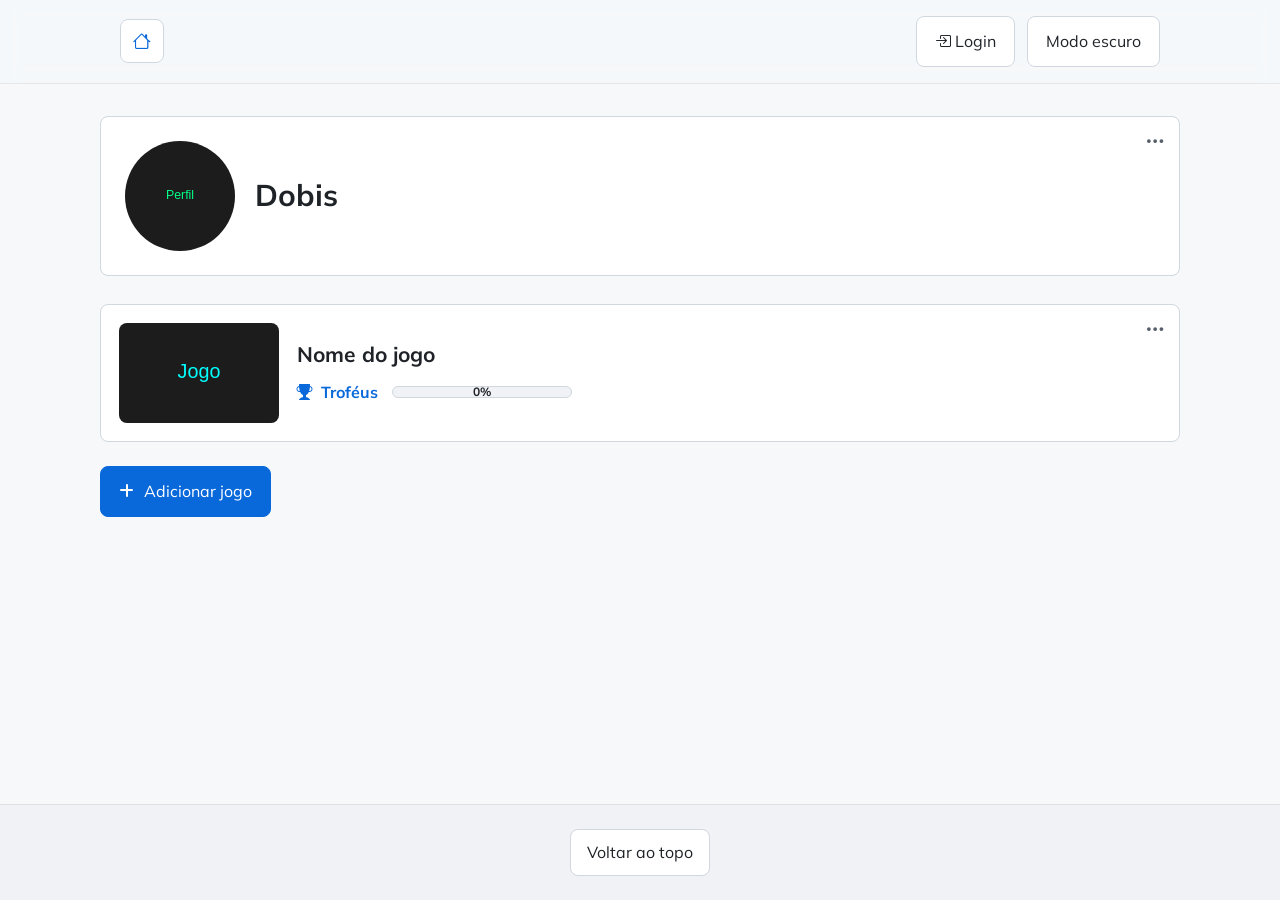
==== index.html @ e4467f1e "Alteração Botão de Edição Botão de edição de troféus mudado para os três pontos abrindo um modal par" ====
<!DOCTYPE html>
<html lang="pt-BR" class="semJs">
  <head>
    <meta charset="UTF-8" />
    <meta name="viewport" content="width=device-width, initial-scale=1.0" />
    <title>Platinadores</title>
    <link rel="stylesheet" href="styles.css" />
    <link
      rel="stylesheet"
      href="https://cdn.jsdelivr.net/npm/bootstrap-icons@1.13.1/font/bootstrap-icons.min.css"
    />
    <link
      rel="stylesheet"
      href="https://cdnjs.cloudflare.com/ajax/libs/font-awesome/6.0.0-beta3/css/all.min.css"
    />
    <script>
      const temaSalvo = localStorage.getItem("tema");
      if (temaSalvo === "escuro") {
        document.documentElement.classList.add("modoEscuro");
      }
      document.documentElement.classList.remove("semJs");
    </script>
    <script defer src="script.js"></script>
  </head>
  <body>
    <div id="topo"></div>

    <header class="BarraNavegacao">
      <div class="ConteudoBarraNavegacao">
        <div class="GrupoBarraNavegacao">
          <div class="GrupoAcoesEsquerda">
            <a href="main.html" class="LinkInicio" aria-label="Ir para o início">
              <button id="botaoInicio" type="button">
                <i class="bi bi-house"></i>
              </button>
            </a>
          </div>
          <div class="GrupoAcoesDireita">
            <button id="botaoLogin" class="BotaoSecundario" type="button">
              <i class="bi bi-box-arrow-in-right"></i>
              Login
            </button>
            <button id="botaoTema" class="BotaoTema" type="button">
              Modo escuro
            </button>
          </div>
        </div>
      </div>
    </header>

    <main class="ConteudoPrincipal">
      <section class="Perfil" aria-label="Perfil">
        <div class="CabecalhoPerfil">
          <button
            id="botaoMenuPerfil"
            class="BotaoMenuCard"
            type="button"
            aria-label="Abrir ações do perfil"
          >
            <i class="bi bi-three-dots"></i>
          </button>
          <img
            id="imagemPerfil"
            src=""
            alt="Imagem do perfil"
            class="ImagemPerfil"
          />
          <div class="InfoPerfil">
            <h1 id="nomePerfil" class="NomePerfil">Dobis</h1>
          </div>
        </div>
      </section>

      <section class="SecaoJogos" aria-label="Jogos">
        <div id="listaJogos" class="ListaJogos"></div>
      </section>
    </main>

    <div class="AreaBotaoAdicionar">
      <button id="botaoAbrirAdicionarJogo" class="BotaoAcao" type="button">
        <i class="fas fa-plus"></i>
        Adicionar jogo
      </button>
    </div>

    <dialog id="janelaAdicionarJogo" class="JanelaModal">
      <form id="formAdicionarJogo" method="dialog" class="FormularioModal">
        <div class="TopoModal">
          <h2>Adicionar jogo</h2>
          <button
            id="botaoFecharAdicionarJogo"
            class="BotaoFechar"
            type="button"
            aria-label="Fechar modal de adicionar jogo"
          >
            <i class="bi bi-x"></i>
          </button>
        </div>

        <div class="CampoFormulario">
          <label for="campoNomeNovoJogo">Nome do jogo</label>
          <input
            type="text"
            id="campoNomeNovoJogo"
            maxlength="25"
            required
            placeholder="Digite o nome do jogo"
          />
          <p id="mensagemNomeNovoJogo" class="MensagemCampo" aria-live="polite"></p>
        </div>

        <div class="CampoFormulario">
          <label for="campoImagemNovoJogo">Imagem do jogo</label>
          <input
            type="file"
            id="campoImagemNovoJogo"
            accept=".jpeg, .jpg, .png"
            required
          />
          <p id="mensagemImagemNovoJogo" class="MensagemCampo" aria-live="polite"></p>
        </div>

        <div class="AcoesModal">
          <button class="BotaoConfirmar" type="submit">Salvar jogo</button>
        </div>
      </form>
    </dialog>

    <dialog id="janelaEditarPerfil" class="JanelaModal">
      <form id="formEditarPerfil" method="dialog" class="FormularioModal">
        <div class="TopoModal">
          <h2>Editar perfil</h2>
          <button
            id="botaoFecharEditarPerfil"
            class="BotaoFechar"
            type="button"
            aria-label="Fechar modal de editar perfil"
          >
            <i class="bi bi-x"></i>
          </button>
        </div>

        <div class="CampoFormulario">
          <label for="campoNomePerfil">Nome do perfil</label>
          <input
            id="campoNomePerfil"
            type="text"
            maxlength="20"
            placeholder="Digite o novo nome"
          />
          <p id="mensagemNomePerfil" class="MensagemCampo" aria-live="polite"></p>
        </div>

        <div class="CampoFormulario">
          <label for="campoImagemPerfil">Imagem do perfil</label>
          <input
            id="campoImagemPerfil"
            type="file"
            accept=".jpg,.jpeg,.png"
          />
        </div>

        <div class="AcoesModal">
          <button id="botaoSalvarPerfil" class="BotaoConfirmar" type="submit">
            Salvar alterações
          </button>
        </div>
      </form>
    </dialog>

    <dialog id="janelaAcoesPerfil" class="JanelaModal JanelaAcoesPerfil">
      <form method="dialog" class="FormularioModal">
        <div class="TopoModal">
          <h2>Ações do perfil</h2>
          <button
            id="botaoFecharAcoesPerfil"
            class="BotaoFechar"
            type="button"
            aria-label="Fechar modal de ações do perfil"
          >
            <i class="bi bi-x"></i>
          </button>
        </div>

        <div class="AcoesModal AcoesPerfilModal">
          <button id="botaoAbrirEditarPerfilModal" class="BotaoAcaoJogoModal" type="button">
            Editar
          </button>
        </div>
      </form>
    </dialog>

    <dialog id="janelaEditarJogo" class="JanelaModal">
      <form id="formEditarJogo" method="dialog" class="FormularioModal">
        <div class="TopoModal">
          <h2>Editar jogo</h2>
          <button
            id="botaoFecharEditarJogo"
            class="BotaoFechar"
            type="button"
            aria-label="Fechar modal de editar jogo"
          >
            <i class="bi bi-x"></i>
          </button>
        </div>

        <div class="CampoFormulario">
          <label for="campoNomeEditarJogo">Nome do jogo</label>
          <input
            id="campoNomeEditarJogo"
            type="text"
            maxlength="25"
            placeholder="Digite o novo nome do jogo"
          />
          <p id="mensagemNomeEditarJogo" class="MensagemCampo" aria-live="polite"></p>
        </div>

        <div class="CampoFormulario">
          <label for="campoImagemEditarJogo">Imagem do jogo</label>
          <input
            id="campoImagemEditarJogo"
            type="file"
            accept=".jpg,.jpeg,.png"
          />
        </div>

        <div class="AcoesModal">
          <button id="botaoSalvarJogo" class="BotaoConfirmar" type="submit">
            Salvar alterações
          </button>
        </div>
      </form>
    </dialog>

    <dialog id="janelaAcoesJogo" class="JanelaModal JanelaAcoesJogo">
      <form method="dialog" class="FormularioModal">
        <div class="TopoModal">
          <h2>Ações do jogo</h2>
          <button
            id="botaoFecharAcoesJogo"
            class="BotaoFechar"
            type="button"
            aria-label="Fechar modal de ações do jogo"
          >
            <i class="bi bi-x"></i>
          </button>
        </div>

        <div class="AcoesModal AcoesJogoModal">
          <button id="botaoAbrirEditarJogo" class="BotaoAcaoJogoModal" type="button">
            Editar
          </button>
          <button id="botaoRemoverJogoModal" class="BotaoAcaoJogoModal BotaoRemoverJogoModal" type="button">
            Remover
          </button>
        </div>
      </form>
    </dialog>

    <dialog id="janelaEditarTrofeu" class="JanelaModal">
      <form id="formEditarTrofeu" method="dialog" class="FormularioModal">
        <div class="TopoModal">
          <h2>Editar troféu</h2>
          <button
            id="botaoFecharEditarTrofeu"
            class="BotaoFechar"
            type="button"
            aria-label="Fechar modal de editar troféu"
          >
            <i class="bi bi-x"></i>
          </button>
        </div>

        <div class="CampoFormulario">
          <label for="campoNomeEditarTrofeu">Nome do troféu</label>
          <input
            type="text"
            id="campoNomeEditarTrofeu"
            placeholder="Digite o nome do troféu"
          />
        </div>

        <div class="CampoFormulario">
          <label for="campoImagemEditarTrofeu">Imagem do troféu</label>
          <input
            type="file"
            id="campoImagemEditarTrofeu"
            accept=".jpeg, .jpg, .png"
          />
        </div>

        <div class="CampoFormulario">
          <label for="campoDescricaoEditarTrofeu">Descrição do troféu</label>
          <textarea
            id="campoDescricaoEditarTrofeu"
            placeholder="Digite a descrição do troféu"
          ></textarea>
        </div>

        <div class="AcoesModal">
          <button id="botaoSalvarTrofeuEdicao" class="BotaoConfirmar" type="submit">
            Salvar alterações
          </button>
        </div>
      </form>
    </dialog>

    <dialog id="janelaAcoesTrofeu" class="JanelaModal JanelaAcoesJogo">
      <form method="dialog" class="FormularioModal">
        <div class="TopoModal">
          <h2>Ações do troféu</h2>
          <button
            id="botaoFecharAcoesTrofeu"
            class="BotaoFechar"
            type="button"
            aria-label="Fechar modal de ações do troféu"
          >
            <i class="bi bi-x"></i>
          </button>
        </div>

        <div class="AcoesModal AcoesJogoModal">
          <button id="botaoAbrirEditarTrofeu" class="BotaoAcaoJogoModal" type="button">
            Editar
          </button>
          <button id="botaoRemoverTrofeuModal" class="BotaoAcaoJogoModal BotaoRemoverJogoModal" type="button">
            Remover
          </button>
        </div>
      </form>
    </dialog>

    <dialog id="janelaTrofeus" class="JanelaModal JanelaTrofeus">
      <form method="dialog" class="FormularioModal">
        <div class="TopoModal">
          <h2 id="tituloJanelaTrofeus">Troféus</h2>
          <button
            id="botaoFecharTrofeus"
            class="BotaoFechar"
            type="button"
            aria-label="Fechar modal de troféus"
          >
            <i class="bi bi-x"></i>
          </button>
        </div>

        <div id="listaTrofeus" class="ListaTrofeus"></div>

        <div class="AcoesModal AcoesTrofeus">
          <button id="botaoAbrirAdicionarTrofeu" type="button">
            <i class="bi bi-plus-circle"></i>
            Adicionar troféu
          </button>
        </div>
      </form>
    </dialog>

    <dialog id="janelaAdicionarTrofeu" class="JanelaModal">
      <form id="formAdicionarTrofeu" method="dialog" class="FormularioModal">
        <div class="TopoModal">
          <h2>Adicionar troféu</h2>
          <button
            id="botaoFecharAdicionarTrofeu"
            class="BotaoFechar"
            type="button"
            aria-label="Fechar modal de adicionar troféu"
          >
            <i class="bi bi-x"></i>
          </button>
        </div>

        <div class="CampoFormulario">
          <label for="campoNomeTrofeu">Nome do troféu</label>
          <input
            type="text"
            id="campoNomeTrofeu"
            placeholder="Digite o nome do troféu"
          />
        </div>

        <div class="CampoFormulario">
          <label for="campoImagemTrofeu">Imagem do troféu</label>
          <input
            type="file"
            id="campoImagemTrofeu"
            accept=".jpeg, .jpg, .png"
          />
        </div>

        <div class="CampoFormulario">
          <label for="campoDescricaoTrofeu">Descrição do troféu</label>
          <textarea
            id="campoDescricaoTrofeu"
            placeholder="Digite a descrição do troféu"
          ></textarea>
        </div>

        <div class="AcoesModal">
          <button id="botaoSalvarTrofeu" class="BotaoConfirmar" type="submit">
            Salvar troféu
          </button>
        </div>
      </form>
    </dialog>

    <footer class="Rodape">
      <a href="#topo" class="LinkTopo">Voltar ao topo</a>
    </footer>
  </body>
</html>
---- styles.css ----
@import url("https://fonts.googleapis.com/css?family=Muli:wght@400;600;700&display=swap");

:root {
  --corFundoPrincipal: #f6f8fa;
  --corSuperficie: #ffffff;
  --corSuperficieSecundaria: #f0f2f5;
  --corTextoPrimario: #1f2328;
  --corTextoSecundario: #57606a;
  --corBorda: #d0d7de;
  --corBordaSuave: rgba(31, 35, 40, 0.08);
  --corDestaque: #0969da;
  --corDestaqueHover: #0858b8;
  --corPerigo: #cf222e;
  --corPerigoHover: #a40e26;
  --corSobreDestaque: #ffffff;
  --corSobreSuperficieEscura: #f6f8fa;
  --corEntrada: #ffffff;
  --corNavbar: rgba(246, 248, 250, 0.8);
  --corRodape: #f0f2f5;
  --corMarcacao: #0969da;
  --lineHeightTexto: 1.55;
  --lineHeightTitulo: 1.25;
  --bordaRaioMedia: 8px;
  --bordaRaioPequena: 6px;
}

html {
  scroll-behavior: smooth;
}

html.modoEscuro {
  --corFundoPrincipal: #0d1117;
  --corSuperficie: #161b22;
  --corSuperficieSecundaria: #0f141b;
  --corTextoPrimario: #e6edf3;
  --corTextoSecundario: #9aa4af;
  --corBorda: #30363d;
  --corBordaSuave: rgba(230, 237, 243, 0.08);
  --corDestaque: #58a6ff;
  --corDestaqueHover: #79b8ff;
  --corPerigo: #ff7b72;
  --corPerigoHover: #ff938c;
  --corSobreDestaque: #0d1117;
  --corSobreSuperficieEscura: #e6edf3;
  --corEntrada: #0d1117;
  --corNavbar: rgba(13, 17, 23, 0.78);
  --corRodape: #11161d;
  --corMarcacao: #58a6ff;
}

* {
  margin: 0;
  padding: 0;
  border: 0;
  box-sizing: border-box;
}

body {
  font-family: "Muli", Arial, Helvetica, sans-serif;
  background-color: var(--corFundoPrincipal);
  color: var(--corTextoPrimario);
  min-height: 100vh;
  display: flex;
  flex-direction: column;
  line-height: var(--lineHeightTexto);
  transition: background-color 0.3s linear, color 0.3s linear;
}

button,
input,
textarea {
  font: inherit;
}

button {
  cursor: pointer;
  transition: background-color 0.25s ease, color 0.25s ease,
    transform 0.25s ease;
}

button:hover {
  transform: translateY(-1px);
}

input,
textarea {
  width: 100%;
  background-color: var(--corEntrada);
  color: var(--corTextoPrimario);
  padding: 12px 14px;
  border: 1px solid var(--corBorda);
  border-radius: var(--bordaRaioMedia);
}

input::placeholder,
textarea::placeholder {
  color: var(--corTextoSecundario);
}

input:focus,
textarea:focus {
  outline: none;
  border-color: var(--corDestaque);
}

textarea {
  min-height: 120px;
  resize: vertical;
}

.BarraNavegacao {
  width: 100%;
  position: sticky;
  top: 0;
  z-index: 20;
  background-color: var(--corNavbar);
  color: var(--corTextoPrimario);
  border-bottom: 1px solid var(--corBordaSuave);
  backdrop-filter: blur(10px);
  -webkit-backdrop-filter: blur(10px);
  transition: background-color 0.3s linear, border-color 0.3s linear;
}

.ConteudoBarraNavegacao {
  max-width: 1080px;
  margin: 0 auto;
  padding: 16px 20px;
}

.GrupoBarraNavegacao {
  display: flex;
  align-items: center;
  justify-content: space-between;
  gap: 16px;
}

.GrupoAcoesEsquerda,
.GrupoAcoesDireita {
  display: flex;
  align-items: center;
  gap: 12px;
}

.LinkInicio {
  text-decoration: none;
}

#botaoInicio,
.BotaoTema,
.BotaoSecundario,
.BotaoAcao,
.BotaoAcaoJogoModal,
.BotaoTrofeus,
.BotaoRemoverJogoModal {
  border: 1px solid var(--corBorda);
  border-radius: var(--bordaRaioMedia);
}

#botaoInicio {
  width: 44px;
  height: 44px;
  display: inline-flex;
  align-items: center;
  justify-content: center;
  font-size: 18px;
  background-color: var(--corSuperficie);
  color: var(--corTextoPrimario);
}

#botaoInicio i {
  color: var(--corDestaque);
}

.BotaoTema,
.BotaoSecundario,
.BotaoAcao,
.BotaoAcaoJogoModal {
  padding: 12px 18px;
  background-color: var(--corSuperficie);
  color: var(--corTextoPrimario);
}

#botaoInicio:hover,
.BotaoSecundario:hover,
.BotaoTema:hover,
.BotaoAcao:hover,
.BotaoAcaoJogoModal:hover {
  background-color: var(--corSuperficieSecundaria);
}

.BotaoAcao {
  background-color: var(--corDestaque);
  color: var(--corSobreDestaque);
  border-color: var(--corDestaque);
}

.BotaoAcao:hover {
  background-color: var(--corDestaqueHover);
  border-color: var(--corDestaqueHover);
}

.BotaoRemoverJogoModal {
  color: var(--corPerigo);
}

.BotaoRemoverJogoModal:hover {
  background-color: color-mix(in srgb, var(--corPerigo) 10%, transparent);
}

.ConteudoPrincipal {
  width: min(1080px, calc(100% - 32px));
  margin: 32px auto 24px;
  display: flex;
  flex-direction: column;
  gap: 28px;
}

.Perfil,
.SecaoJogos {
  width: 100%;
}

.CabecalhoPerfil {
  position: relative;
  display: flex;
  align-items: center;
  gap: 20px;
  background-color: var(--corSuperficie);
  border: 1px solid var(--corBorda);
  border-radius: var(--bordaRaioMedia);
  padding: 24px;
}

.ImagemPerfil {
  width: 110px;
  height: 110px;
  border-radius: 50%;
  object-fit: cover;
  background-color: var(--corSuperficieSecundaria);
}

.InfoPerfil {
  flex: 1;
}

.NomePerfil {
  font-size: 30px;
  font-weight: 700;
  line-height: var(--lineHeightTitulo);
}

.ListaJogos {
  display: flex;
  flex-direction: column;
  gap: 18px;
}

.CartaoJogo {
  position: relative;
  display: flex;
  align-items: center;
  gap: 18px;
  background-color: var(--corSuperficie);
  border: 1px solid var(--corBorda);
  border-radius: var(--bordaRaioMedia);
  padding: 18px 18px 18px 18px;
}

.CartaoJogo:focus-visible {
  outline: 2px solid var(--corDestaque);
  outline-offset: 2px;
}

.BotaoMenuCard {
  position: absolute;
  top: 10px;
  right: 10px;
  background: none;
  color: var(--corTextoSecundario);
  border: 0;
  padding: 4px;
  line-height: 1;
  font-size: 20px;
}

.BotaoMenuCard:hover {
  color: var(--corTextoPrimario);
}

.ImagemJogo {
  width: 160px;
  height: 100px;
  border-radius: var(--bordaRaioMedia);
  object-fit: cover;
  background-color: var(--corSuperficieSecundaria);
}

.InfoJogo {
  display: flex;
  flex-direction: column;
  gap: 12px;
  flex: 1;
}

.NomeJogo {
  font-size: 21px;
  font-weight: 700;
  line-height: var(--lineHeightTitulo);
}

.AreaTrofeusJogo {
  display: flex;
  align-items: center;
  gap: 14px;
  flex-wrap: wrap;
}

.BotaoTrofeus {
  display: inline-flex;
  align-items: center;
  gap: 8px;
  background: none;
  color: var(--corDestaque);
  padding: 0;
  font-weight: 700;
  border: 0;
}

.BarraProgresso {
  position: relative;
  width: 180px;
  height: 12px;
  border-radius: 999px;
  background-color: var(--corSuperficieSecundaria);
  overflow: hidden;
  border: 1px solid var(--corBorda);
}

.PreenchimentoProgresso {
  height: 100%;
  width: 0%;
  background-color: var(--corDestaque);
  border-radius: inherit;
  transition: width 0.25s ease;
}

.TextoProgresso {
  position: absolute;
  top: 50%;
  left: 50%;
  transform: translate(-50%, -50%);
  color: var(--corTextoPrimario);
  font-size: 12px;
  font-weight: 700;
}

.AreaBotaoAdicionar {
  width: min(1080px, calc(100% - 32px));
  margin: 0 auto 32px;
}

.BotaoAcao {
  display: inline-flex;
  align-items: center;
  gap: 10px;
}

.JanelaModal {
  width: min(92vw, 520px);
  margin: auto;
  padding: 0;
  background-color: var(--corSuperficie);
  color: var(--corTextoPrimario);
  border: 1px solid var(--corBorda);
  border-radius: var(--bordaRaioMedia);
}

.JanelaModal::backdrop {
  background-color: rgba(0, 0, 0, 0.35);
}

.JanelaTrofeus {
  width: min(92vw, 720px);
}

.JanelaAcoesJogo {
  width: min(92vw, 320px);
}

.JanelaAcoesPerfil {
  width: min(92vw, 320px);
}

.FormularioModal {
  display: flex;
  flex-direction: column;
  gap: 18px;
  padding: 24px;
}

.TopoModal {
  display: flex;
  align-items: center;
  justify-content: space-between;
  gap: 16px;
}

.TopoModal h2 {
  color: var(--corTextoPrimario);
  line-height: var(--lineHeightTitulo);
}

.BotaoFechar {
  background: none;
  color: var(--corTextoPrimario);
  padding: 0;
  font-size: 28px;
}

.BotaoFechar:hover {
  color: var(--corPerigo);
}

.CampoFormulario {
  display: flex;
  flex-direction: column;
  gap: 8px;
  text-align: left;
}

.CampoFormulario label {
  font-weight: 700;
}

.MensagemCampo {
  min-height: 18px;
  font-size: 13px;
  color: var(--corTextoSecundario);
}

.MensagemCampo.ErroCampo {
  color: var(--corPerigo);
}

.AcoesModal {
  display: flex;
  justify-content: flex-end;
}

.AcoesJogoModal {
  justify-content: flex-end;
  gap: 10px;
}

.AcoesPerfilModal {
  justify-content: flex-end;
}

.BotaoAcaoJogoModal {
  padding: 8px 12px;
  font-size: 14px;
}

.BotaoConfirmar {
  background-color: var(--corDestaque);
  color: var(--corSobreDestaque);
  padding: 12px 18px;
  border-radius: var(--bordaRaioMedia);
  font-weight: 700;
  border: 1px solid var(--corDestaque);
}

.BotaoConfirmar:hover {
  background-color: var(--corDestaqueHover);
  border-color: var(--corDestaqueHover);
}

.ListaTrofeus {
  display: flex;
  flex-direction: column;
  gap: 16px;
  max-height: 420px;
  overflow-y: auto;
  padding-right: 4px;
}

.CartaoTrofeu {
  position: relative;
  display: flex;
  align-items: center;
  gap: 14px;
  padding: 14px 40px 14px 14px;
  border-radius: var(--bordaRaioMedia);
  background-color: var(--corSuperficieSecundaria);
  border: 1px solid var(--corBorda);
}

.BotaoMenuTrofeu {
  top: 8px;
  right: 8px;
  font-size: 18px;
}

.ImagemTrofeu {
  width: 86px;
  height: 86px;
  border-radius: var(--bordaRaioMedia);
  object-fit: cover;
  background-color: var(--corSuperficie);
}

.InfoTrofeu {
  display: flex;
  flex-direction: column;
  gap: 6px;
  flex: 1;
}

.NomeTrofeu {
  color: var(--corTextoPrimario);
  line-height: var(--lineHeightTitulo);
}

.DescricaoTrofeu {
  color: var(--corTextoSecundario);
}

.AreaConclusaoTrofeu {
  display: flex;
  align-items: center;
  gap: 12px;
  margin-left: auto;
}

.RotuloConclusao {
  display: inline-flex;
  align-items: center;
  gap: 10px;
  cursor: pointer;
  user-select: none;
}

.RotuloConclusao input {
  display: none;
}

.CaixaMarcacao {
  width: 28px;
  height: 28px;
  border-radius: var(--bordaRaioPequena);
  border: 1px solid var(--corMarcacao);
  display: inline-flex;
  align-items: center;
  justify-content: center;
  color: transparent;
  transition: background-color 0.2s ease, color 0.2s ease;
}

.RotuloConclusao input:checked + .CaixaMarcacao {
  background-color: var(--corMarcacao);
  color: var(--corSobreDestaque);
}

.TextoConclusao {
  color: var(--corTextoSecundario);
  font-weight: 700;
}

.RotuloConclusao input:checked ~ .TextoConclusao {
  color: var(--corMarcacao);
}

.AcoesTrofeus {
  justify-content: flex-end;
}

#botaoAbrirAdicionarTrofeu {
  background: none;
  color: var(--corDestaque);
  padding: 0;
  display: inline-flex;
  align-items: center;
  gap: 8px;
  font-weight: 700;
  border: 0;
}

.EstadoVazio {
  color: var(--corTextoSecundario);
  text-align: center;
  padding: 18px 12px;
  border: 1px dashed var(--corBorda);
  border-radius: var(--bordaRaioMedia);
}

.Rodape {
  margin-top: auto;
  width: 100%;
  padding: 24px 20px;
  text-align: center;
  background-color: var(--corRodape);
  border-top: 1px solid var(--corBordaSuave);
}

.LinkTopo {
  display: inline-block;
  color: var(--corTextoPrimario);
  text-decoration: none;
  background-color: var(--corSuperficie);
  padding: 10px 16px;
  border-radius: var(--bordaRaioMedia);
  border: 1px solid var(--corBorda);
}

.LinkTopo:hover {
  background-color: var(--corSuperficieSecundaria);
}

@media (max-width: 720px) {
  .CabecalhoPerfil,
  .CartaoJogo {
    flex-direction: column;
    align-items: flex-start;
  }

  .BotaoAcaoJogoModal {
    align-self: stretch;
    justify-content: center;
  }

  .GrupoBarraNavegacao,
  .GrupoAcoesDireita {
    flex-wrap: wrap;
  }

  .ImagemJogo {
    width: 100%;
    height: 180px;
  }

  .BarraProgresso {
    width: 100%;
  }

  .AreaTrofeusJogo {
    width: 100%;
  }

  .CartaoTrofeu {
    flex-direction: column;
    align-items: flex-start;
  }

  .AreaConclusaoTrofeu {
    margin-left: 0;
    width: 100%;
    justify-content: space-between;
  }
}
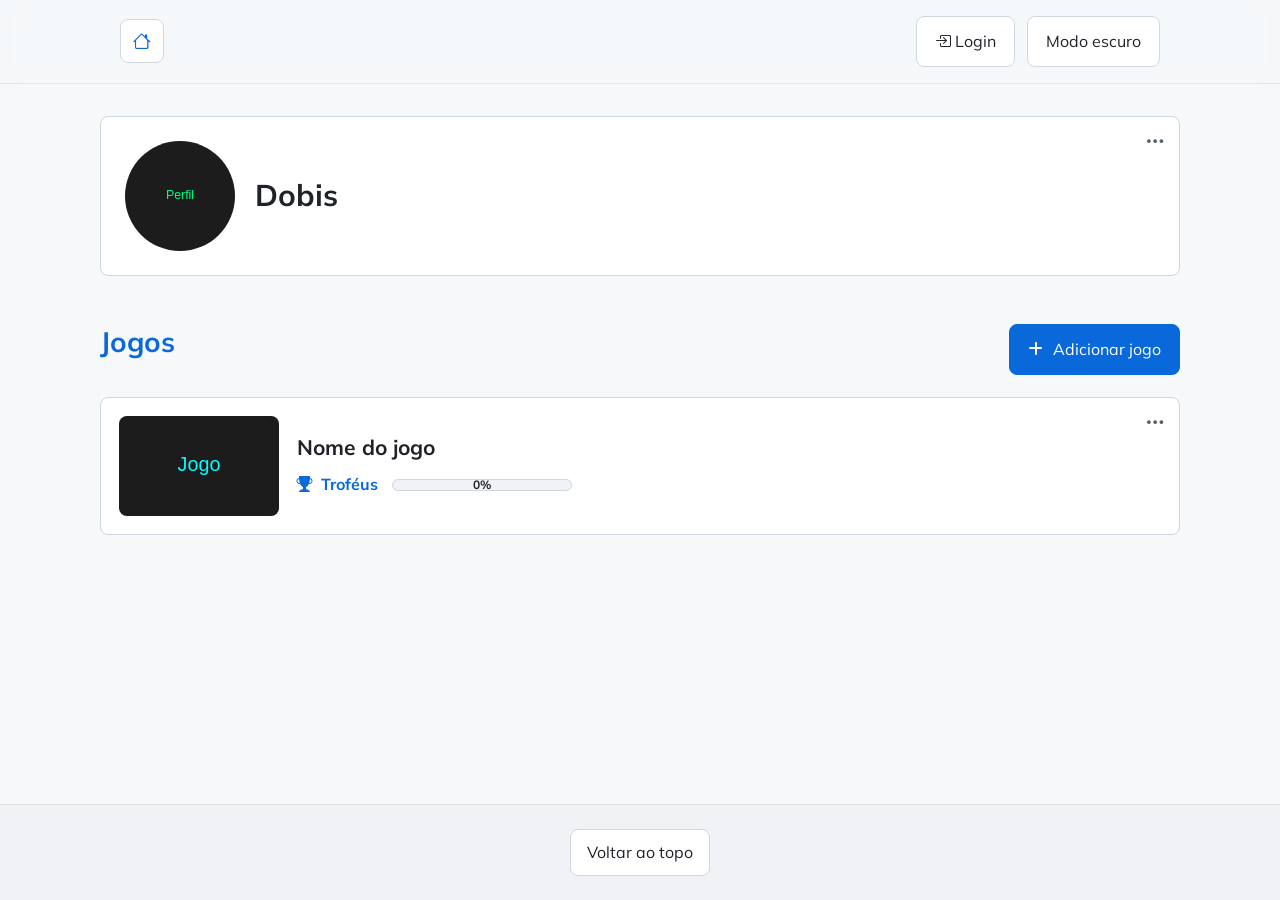
==== commit 354bfbce: "Título de Jogos Adicionado Título de Jogos e foi feita a mudança de lugar do botão AdicionarJogo." ====
--- a/index.html
+++ b/index.html
@@ -72,16 +72,16 @@
       </section>
 
       <section class="SecaoJogos" aria-label="Jogos">
+        <div class="AreaBotaoAdicionar">
+          <h2 class="TituloConquistas">Jogos</h2>
+          <button id="botaoAbrirAdicionarJogo" class="BotaoAcao" type="button">
+            <i class="fas fa-plus"></i>
+            Adicionar jogo
+          </button>
+        </div>
         <div id="listaJogos" class="ListaJogos"></div>
       </section>
     </main>
-
-    <div class="AreaBotaoAdicionar">
-      <button id="botaoAbrirAdicionarJogo" class="BotaoAcao" type="button">
-        <i class="fas fa-plus"></i>
-        Adicionar jogo
-      </button>
-    </div>
 
     <dialog id="janelaAdicionarJogo" class="JanelaModal">
       <form id="formAdicionarJogo" method="dialog" class="FormularioModal">
@@ -276,8 +276,10 @@
           <input
             type="text"
             id="campoNomeEditarTrofeu"
+            required
             placeholder="Digite o nome do troféu"
           />
+          <p id="mensagemNomeEditarTrofeu" class="MensagemCampo" aria-live="polite"></p>
         </div>
 
         <div class="CampoFormulario">
@@ -293,8 +295,10 @@
           <label for="campoDescricaoEditarTrofeu">Descrição do troféu</label>
           <textarea
             id="campoDescricaoEditarTrofeu"
+            required
             placeholder="Digite a descrição do troféu"
           ></textarea>
+          <p id="mensagemDescricaoEditarTrofeu" class="MensagemCampo" aria-live="polite"></p>
         </div>
 
         <div class="AcoesModal">
@@ -374,8 +378,10 @@
           <input
             type="text"
             id="campoNomeTrofeu"
+            required
             placeholder="Digite o nome do troféu"
           />
+          <p id="mensagemNomeTrofeu" class="MensagemCampo" aria-live="polite"></p>
         </div>
 
         <div class="CampoFormulario">
@@ -384,15 +390,19 @@
             type="file"
             id="campoImagemTrofeu"
             accept=".jpeg, .jpg, .png"
-          />
+            required
+          />
+          <p id="mensagemImagemTrofeu" class="MensagemCampo" aria-live="polite"></p>
         </div>
 
         <div class="CampoFormulario">
           <label for="campoDescricaoTrofeu">Descrição do troféu</label>
           <textarea
             id="campoDescricaoTrofeu"
+            required
             placeholder="Digite a descrição do troféu"
           ></textarea>
+          <p id="mensagemDescricaoTrofeu" class="MensagemCampo" aria-live="polite"></p>
         </div>
 
         <div class="AcoesModal">
--- a/styles.css
+++ b/styles.css
@@ -212,12 +212,18 @@
   margin: 32px auto 24px;
   display: flex;
   flex-direction: column;
-  gap: 28px;
-}
-
-.Perfil,
+  gap: 48px;
+}
+
+.Perfil {
+  width: 100%;
+}
+
 .SecaoJogos {
   width: 100%;
+  display: flex;
+  flex-direction: column;
+  gap: 22px;
 }
 
 .CabecalhoPerfil {
@@ -355,8 +361,21 @@
 }
 
 .AreaBotaoAdicionar {
-  width: min(1080px, calc(100% - 32px));
-  margin: 0 auto 32px;
+  width: 100%;
+  display: flex;
+  align-items: flex-start;
+  justify-content: space-between;
+  gap: 12px;
+  flex-shrink: 0;
+}
+
+.TituloConquistas {
+  margin: 0;
+  padding: 0;
+  color: var(--corDestaque);
+  font-size: clamp(20px, 2.4vw, 28px);
+  font-weight: 700;
+  line-height: var(--lineHeightTitulo);
 }
 
 .BotaoAcao {
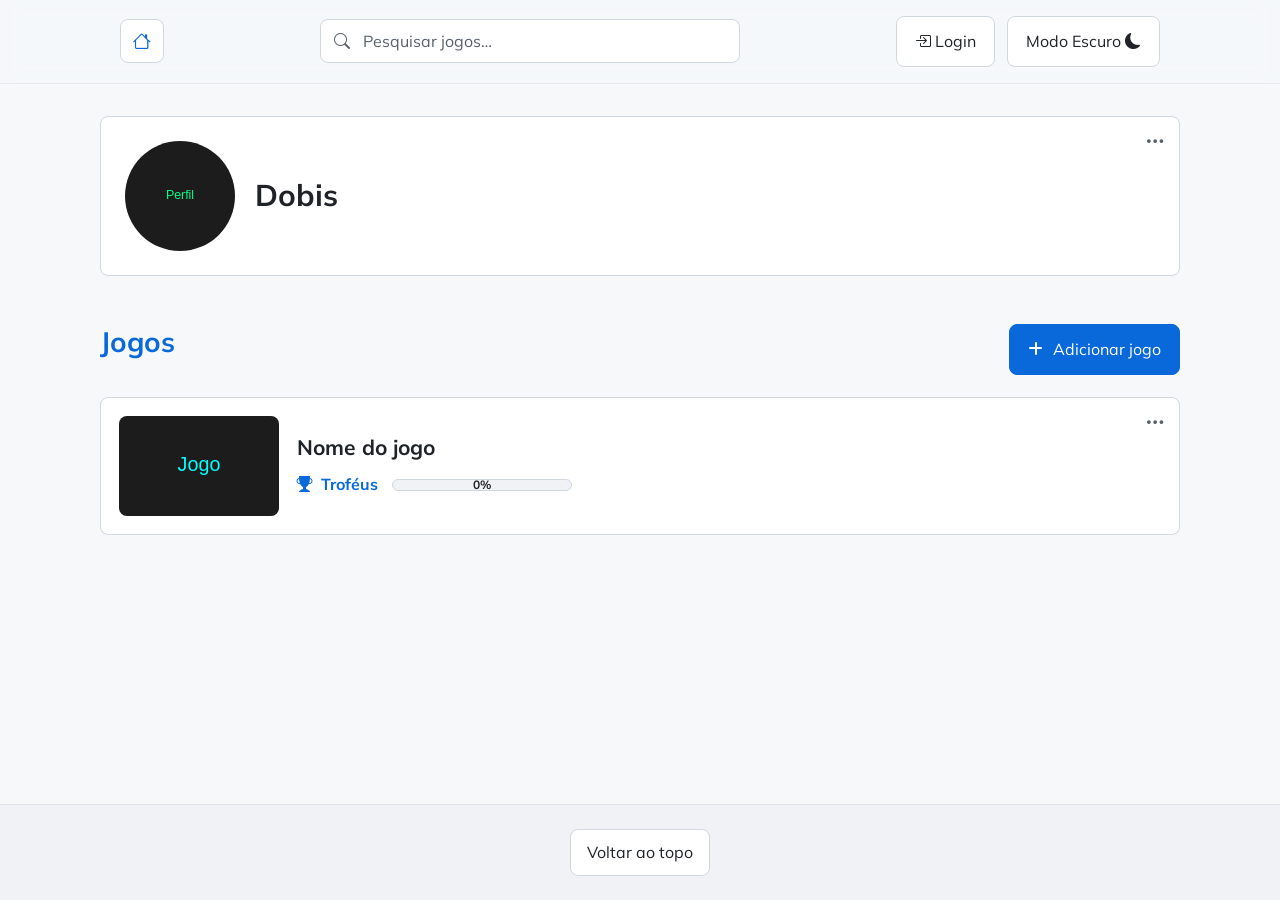
==== commit 17614dec: "Adição de Barra de Pesquisa Adição da barra de pesquisa para pesquisar jogos entre os botões de inic" ====
--- a/index.html
+++ b/index.html
@@ -15,7 +15,7 @@
     />
     <script>
       const temaSalvo = localStorage.getItem("tema");
-      if (temaSalvo === "escuro") {
+      if (temaSalvo && temaSalvo.toLowerCase() === "escuro") {
         document.documentElement.classList.add("modoEscuro");
       }
       document.documentElement.classList.remove("semJs");
@@ -35,6 +35,19 @@
               </button>
             </a>
           </div>
+          <div class="AreaPesquisaNav">
+            <div class="CampoPesquisaNav">
+              <i class="bi bi-search" aria-hidden="true"></i>
+              <input
+                type="search"
+                id="campoPesquisaJogos"
+                placeholder="Pesquisar jogos…"
+                autocomplete="off"
+                enterkeyhint="search"
+                aria-label="Pesquisar jogos por nome"
+              />
+            </div>
+          </div>
           <div class="GrupoAcoesDireita">
             <button id="botaoLogin" class="BotaoSecundario" type="button">
               <i class="bi bi-box-arrow-in-right"></i>
@@ -66,7 +79,7 @@
             class="ImagemPerfil"
           />
           <div class="InfoPerfil">
-            <h1 id="nomePerfil" class="NomePerfil">Dobis</h1>
+            <h1 id="nomePerfil" class="NomePerfil">Nome Perfil</h1>
           </div>
         </div>
       </section>
--- a/styles.css
+++ b/styles.css
@@ -139,6 +139,41 @@
   display: flex;
   align-items: center;
   gap: 12px;
+  flex-shrink: 0;
+}
+
+.AreaPesquisaNav {
+  flex: 1;
+  min-width: 0;
+  max-width: 420px;
+}
+
+.CampoPesquisaNav {
+  position: relative;
+  display: flex;
+  align-items: center;
+}
+
+.CampoPesquisaNav i {
+  position: absolute;
+  left: 14px;
+  font-size: 16px;
+  color: var(--corTextoSecundario);
+  pointer-events: none;
+}
+
+.CampoPesquisaNav input {
+  width: 100%;
+  height: 44px;
+  padding: 10px 14px 10px 42px;
+  border: 1px solid var(--corBorda);
+  border-radius: var(--bordaRaioMedia);
+  background-color: var(--corEntrada);
+  color: var(--corTextoPrimario);
+}
+
+.CampoPesquisaNav input::placeholder {
+  color: var(--corTextoSecundario);
 }
 
 .LinkInicio {
@@ -270,6 +305,16 @@
   border: 1px solid var(--corBorda);
   border-radius: var(--bordaRaioMedia);
   padding: 18px 18px 18px 18px;
+  cursor: pointer;
+  transition: background-color 0.25s ease, border-color 0.25s ease,
+    box-shadow 0.25s ease, transform 0.25s ease;
+}
+
+.CartaoJogo:hover {
+  background-color: var(--corSuperficieSecundaria);
+  border-color: color-mix(in srgb, var(--corDestaque) 35%, var(--corBorda));
+  box-shadow: 0 6px 18px color-mix(in srgb, var(--corTextoPrimario) 10%, transparent);
+  transform: translateY(-2px);
 }
 
 .CartaoJogo:focus-visible {
@@ -293,6 +338,47 @@
   color: var(--corTextoPrimario);
 }
 
+.TooltipAcoes {
+  position: fixed;
+  z-index: 60;
+  min-width: 150px;
+  display: flex;
+  flex-direction: column;
+  margin-left: 5px;
+  gap: 6px;
+  padding: 8px;
+  border-radius: var(--bordaRaioMedia);
+  border: 1px solid var(--corBorda);
+  background-color: var(--corSuperficie);
+  box-shadow: 0 12px 28px color-mix(in srgb, var(--corTextoPrimario) 20%, transparent);
+}
+
+.TooltipAcoes[hidden] {
+  display: none;
+}
+
+.TooltipAcoesBotao {
+  width: 100%;
+  text-align: left;
+  border: 1px solid transparent;
+  border-radius: var(--bordaRaioPequena);
+  padding: 8px 10px;
+  color: var(--corTextoPrimario);
+  background-color: transparent;
+}
+
+.TooltipAcoesBotao:hover {
+  background-color: var(--corSuperficieSecundaria);
+}
+
+.TooltipAcoesBotaoRemover {
+  color: var(--corPerigo);
+}
+
+.TooltipAcoesBotaoRemover:hover {
+  background-color: color-mix(in srgb, var(--corPerigo) 10%, transparent);
+}
+
 .ImagemJogo {
   width: 160px;
   height: 100px;
@@ -652,6 +738,12 @@
     flex-wrap: wrap;
   }
 
+  .AreaPesquisaNav {
+    max-width: none;
+    flex: 1;
+    min-width: min(200px, 100%);
+  }
+
   .ImagemJogo {
     width: 100%;
     height: 180px;
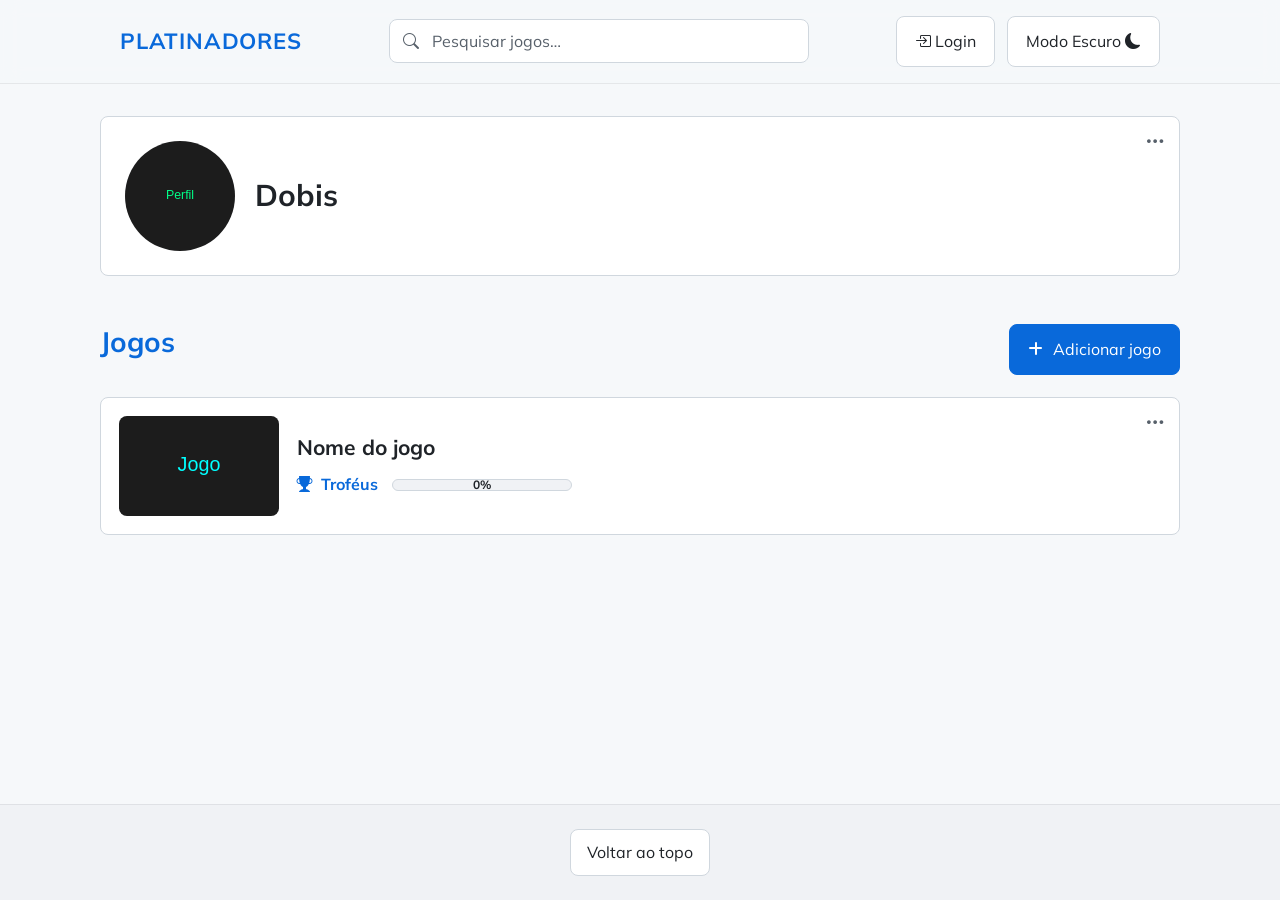
==== commit 7f650068: "Título Remoção do ícone do botão de início para utilizar o nome de Platinadores." ====
--- a/index.html
+++ b/index.html
@@ -29,10 +29,8 @@
       <div class="ConteudoBarraNavegacao">
         <div class="GrupoBarraNavegacao">
           <div class="GrupoAcoesEsquerda">
-            <a href="main.html" class="LinkInicio" aria-label="Ir para o início">
-              <button id="botaoInicio" type="button">
-                <i class="bi bi-house"></i>
-              </button>
+            <a href="index.html" class="LinkInicio" aria-label="Ir para o início">
+              PLATINADORES
             </a>
           </div>
           <div class="AreaPesquisaNav">
@@ -426,6 +424,35 @@
       </form>
     </dialog>
 
+    <dialog id="janelaConfirmacaoExclusao" class="JanelaModal JanelaConfirmacaoExclusao">
+      <form method="dialog" class="FormularioModal">
+        <div class="TopoModal">
+          <h2 id="tituloConfirmacaoExclusao">Confirmar exclusão</h2>
+          <button
+            id="botaoFecharConfirmacaoExclusao"
+            class="BotaoFechar"
+            type="button"
+            aria-label="Fechar modal de confirmação de exclusão"
+          >
+            <i class="bi bi-x"></i>
+          </button>
+        </div>
+
+        <p id="mensagemConfirmacaoExclusao" class="MensagemConfirmacaoExclusao">
+          Tem certeza que deseja excluir este item?
+        </p>
+
+        <div class="AcoesModal AcoesConfirmacaoExclusao">
+          <button id="botaoCancelarConfirmacaoExclusao" class="BotaoAcaoJogoModal" type="button">
+            Cancelar
+          </button>
+          <button id="botaoConfirmarExclusao" class="BotaoAcaoJogoModal BotaoConfirmarExclusao" type="button">
+            Excluir
+          </button>
+        </div>
+      </form>
+    </dialog>
+
     <footer class="Rodape">
       <a href="#topo" class="LinkTopo">Voltar ao topo</a>
     </footer>
--- a/styles.css
+++ b/styles.css
@@ -177,6 +177,12 @@
 }
 
 .LinkInicio {
+  display: inline-flex;
+  align-items: center;
+  font-size: 22px;
+  font-weight: 700;
+  letter-spacing: 0.8px;
+  color: var(--corDestaque);
   text-decoration: none;
 }
 
@@ -206,6 +212,10 @@
   color: var(--corDestaque);
 }
 
+.LinkInicio:hover {
+  color: var(--corDestaqueHover);
+}
+
 .BotaoTema,
 .BotaoSecundario,
 .BotaoAcao,
@@ -561,9 +571,25 @@
   justify-content: flex-end;
 }
 
+.AcoesConfirmacaoExclusao {
+  gap: 10px;
+}
+
 .BotaoAcaoJogoModal {
   padding: 8px 12px;
   font-size: 14px;
+}
+
+.MensagemConfirmacaoExclusao {
+  color: var(--corTextoSecundario);
+}
+
+.BotaoConfirmarExclusao {
+  color: var(--corPerigo);
+}
+
+.BotaoConfirmarExclusao:hover {
+  background-color: color-mix(in srgb, var(--corPerigo) 10%, transparent);
 }
 
 .BotaoConfirmar {
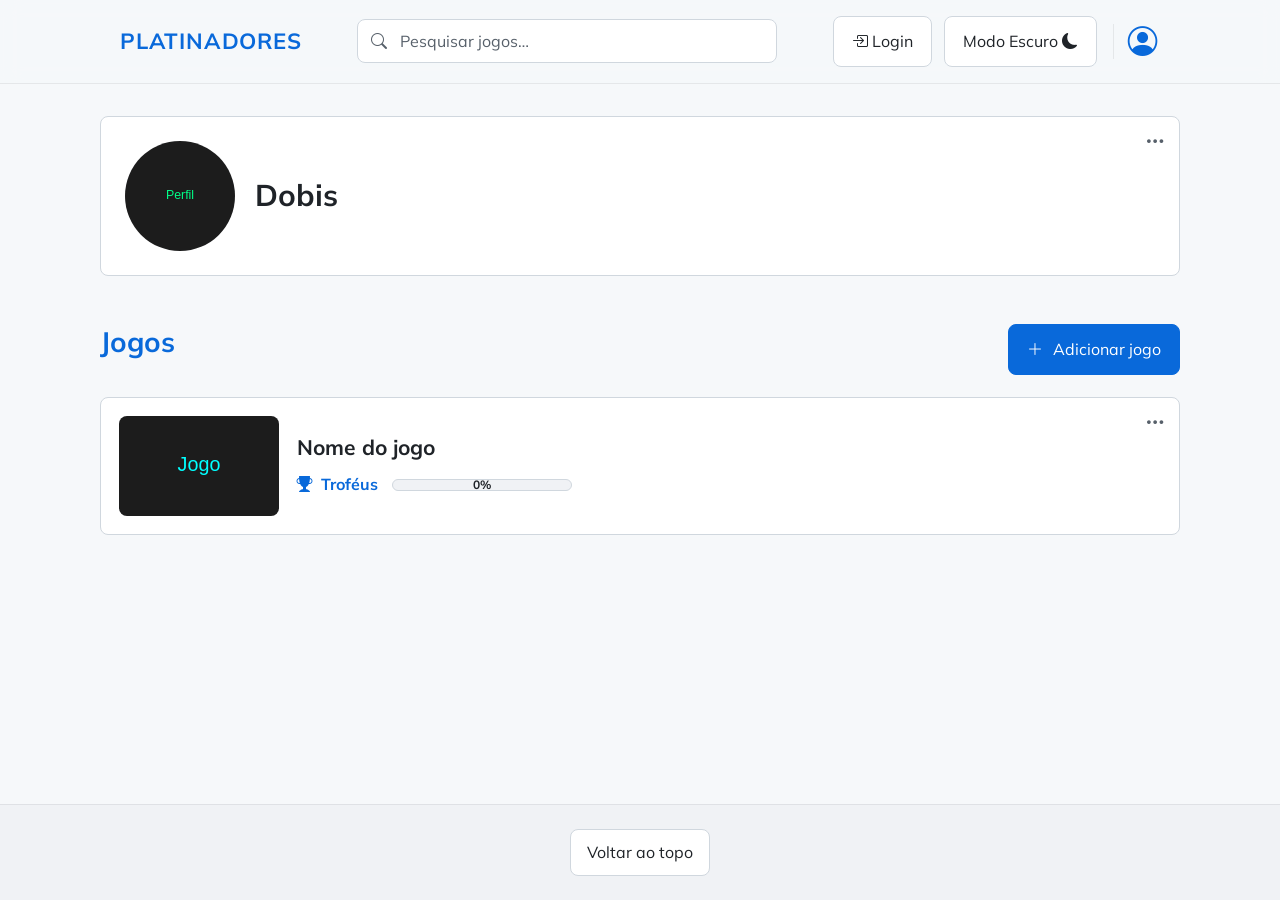
==== commit c1ed2d7f: "Conta na barra direita, menu por icone, tema no modal e backlog no planejamento - Barra: login e tem" ====
--- a/index.html
+++ b/index.html
@@ -9,10 +9,6 @@
       rel="stylesheet"
       href="https://cdn.jsdelivr.net/npm/bootstrap-icons@1.13.1/font/bootstrap-icons.min.css"
     />
-    <link
-      rel="stylesheet"
-      href="https://cdnjs.cloudflare.com/ajax/libs/font-awesome/6.0.0-beta3/css/all.min.css"
-    />
     <script>
       const temaSalvo = localStorage.getItem("tema");
       if (temaSalvo && temaSalvo.toLowerCase() === "escuro") {
@@ -20,6 +16,7 @@
       }
       document.documentElement.classList.remove("semJs");
     </script>
+    <script defer src="js/authLocal.js"></script>
     <script defer src="script.js"></script>
   </head>
   <body>
@@ -48,12 +45,49 @@
           </div>
           <div class="GrupoAcoesDireita">
             <button id="botaoLogin" class="BotaoSecundario" type="button">
-              <i class="bi bi-box-arrow-in-right"></i>
+              <i class="bi bi-box-arrow-in-right" aria-hidden="true"></i>
               Login
             </button>
-            <button id="botaoTema" class="BotaoTema" type="button">
+            <button id="botaoTemaBarra" class="BotaoTema" type="button">
               Modo escuro
             </button>
+            <div id="grupoContaUsuarioDireita" class="GrupoContaUsuarioDireita" hidden>
+              <div id="envoltorioMenuContaNav" class="EnvoltorioMenuContaNav">
+                <button
+                  id="botaoAbrirMenuContaNav"
+                  class="BotaoAbrirMenuContaNav"
+                  type="button"
+                  aria-haspopup="menu"
+                  aria-expanded="false"
+                  aria-controls="menuContaNav"
+                  title="Menu da conta"
+                >
+                  <span class="IconeContaNavBar" aria-hidden="true">
+                    <i class="bi bi-person-circle"></i>
+                  </span>
+                </button>
+                <div id="menuContaNav" class="MenuContaNav" role="menu" hidden>
+                  <button
+                    id="botaoDadosConta"
+                    class="ItemMenuContaNav"
+                    type="button"
+                    role="menuitem"
+                  >
+                    <i class="bi bi-person-badge" aria-hidden="true"></i>
+                    Informações da conta
+                  </button>
+                  <button
+                    id="botaoSairConta"
+                    class="ItemMenuContaNav ItemMenuContaNavPerigo"
+                    type="button"
+                    role="menuitem"
+                  >
+                    <i class="bi bi-door-open" aria-hidden="true"></i>
+                    Sair
+                  </button>
+                </div>
+              </div>
+            </div>
           </div>
         </div>
       </div>
@@ -86,13 +120,61 @@
         <div class="AreaBotaoAdicionar">
           <h2 class="TituloConquistas">Jogos</h2>
           <button id="botaoAbrirAdicionarJogo" class="BotaoAcao" type="button">
-            <i class="fas fa-plus"></i>
+            <i class="bi bi-plus-lg" aria-hidden="true"></i>
             Adicionar jogo
           </button>
         </div>
         <div id="listaJogos" class="ListaJogos"></div>
       </section>
     </main>
+
+    <dialog id="janelaDadosConta" class="JanelaModal">
+      <div class="FormularioModal">
+        <div class="TopoModal">
+          <h2>Dados da conta</h2>
+          <button
+            id="botaoFecharDadosConta"
+            class="BotaoFechar"
+            type="button"
+            aria-label="Fechar dados da conta"
+          >
+            <i class="bi bi-x"></i>
+          </button>
+        </div>
+        <div class="CorpoDadosConta">
+          <div class="CampoFormulario CampoSomenteLeitura">
+            <span class="RotuloSomenteLeitura">Nome de usuário</span>
+            <p id="dadoContaUsuario" class="ValorSomenteLeitura">—</p>
+          </div>
+          <div class="CampoFormulario CampoSomenteLeitura">
+            <span class="RotuloSomenteLeitura">E-mail</span>
+            <p id="dadoContaEmail" class="ValorSomenteLeitura">—</p>
+          </div>
+          <div class="CampoFormulario CampoSomenteLeitura">
+            <span class="RotuloSomenteLeitura">Primeiro nome</span>
+            <p id="dadoContaPrimeiroNome" class="ValorSomenteLeitura">—</p>
+          </div>
+          <div class="CampoFormulario CampoSomenteLeitura">
+            <span class="RotuloSomenteLeitura">Sobrenome</span>
+            <p id="dadoContaSobrenome" class="ValorSomenteLeitura">—</p>
+          </div>
+          <p class="NotaModoLocalConta">
+            Conta guardada só neste navegador (modo local). A senha não é mostrada.
+          </p>
+          <div class="CampoFormulario SecaoTemaModalConta">
+            <span class="RotuloSomenteLeitura">Tema do site</span>
+            <button id="botaoTemaModalConta" class="BotaoTema BotaoTemaModalConta" type="button">
+              Modo escuro
+            </button>
+          </div>
+        </div>
+        <div class="AcoesModal">
+          <button id="botaoFecharDadosContaRodape" class="BotaoConfirmar" type="button">
+            Fechar
+          </button>
+        </div>
+      </div>
+    </dialog>
 
     <dialog id="janelaAdicionarJogo" class="JanelaModal">
       <form id="formAdicionarJogo" method="dialog" class="FormularioModal">
--- a/styles.css
+++ b/styles.css
@@ -142,6 +142,119 @@
   flex-shrink: 0;
 }
 
+.GrupoContaUsuarioDireita {
+  display: flex;
+  align-items: center;
+  flex-shrink: 0;
+  margin-left: 4px;
+  padding-left: 12px;
+  border-left: 1px solid var(--corBordaSuave);
+}
+
+.EnvoltorioMenuContaNav {
+  position: relative;
+  flex-shrink: 0;
+}
+
+.BotaoAbrirMenuContaNav {
+  display: inline-flex;
+  align-items: center;
+  justify-content: center;
+  padding: 2px;
+  margin: 0;
+  border: none;
+  border-radius: 999px;
+  background: transparent;
+  color: inherit;
+  cursor: pointer;
+  line-height: 0;
+}
+
+.BotaoAbrirMenuContaNav:hover {
+  background-color: var(--corSuperficieSecundaria);
+}
+
+.BotaoAbrirMenuContaNav:focus-visible {
+  outline: 2px solid var(--corDestaque);
+  outline-offset: 2px;
+}
+
+.IconeContaNavBar {
+  display: inline-flex;
+  align-items: center;
+  justify-content: center;
+  color: var(--corDestaque);
+  font-size: 1.85rem;
+  line-height: 1;
+}
+
+.MenuContaNav {
+  position: absolute;
+  top: calc(100% + 6px);
+  right: 0;
+  z-index: 2000;
+  display: flex;
+  flex-direction: column;
+  min-width: 220px;
+  padding: 6px 0;
+  margin: 0;
+  list-style: none;
+  background-color: var(--corEntrada);
+  border: 1px solid var(--corBorda);
+  border-radius: var(--bordaRaioMedia);
+  box-shadow: 0 8px 24px rgba(0, 0, 0, 0.12);
+}
+
+/* `display: flex` acima ganha ao atributo [hidden] por ordem no CSS — forçar fecho real. */
+.MenuContaNav[hidden] {
+  display: none !important;
+}
+
+.modoEscuro .MenuContaNav {
+  box-shadow: 0 8px 28px rgba(0, 0, 0, 0.45);
+}
+
+.ItemMenuContaNav {
+  display: flex;
+  align-items: center;
+  gap: 10px;
+  width: 100%;
+  padding: 10px 16px;
+  margin: 0;
+  border: none;
+  background: transparent;
+  color: var(--corTextoPrimario);
+  font: inherit;
+  font-size: 14px;
+  text-align: left;
+  cursor: pointer;
+}
+
+.ItemMenuContaNav:hover,
+.ItemMenuContaNav:focus-visible {
+  background-color: var(--corSuperficieSecundaria);
+}
+
+.ItemMenuContaNav i {
+  font-size: 1.1rem;
+  flex-shrink: 0;
+  color: var(--corTextoSecundario);
+}
+
+.ItemMenuContaNavPerigo:hover,
+.ItemMenuContaNavPerigo:focus-visible {
+  background-color: rgba(220, 53, 69, 0.12);
+  color: var(--corTextoPrimario);
+}
+
+.ItemMenuContaNavPerigo i {
+  color: #c82333;
+}
+
+.modoEscuro .ItemMenuContaNavPerigo i {
+  color: #ff6b7a;
+}
+
 .AreaPesquisaNav {
   flex: 1;
   min-width: 0;
@@ -547,6 +660,55 @@
   font-weight: 700;
 }
 
+.CorpoDadosConta {
+  display: flex;
+  flex-direction: column;
+  gap: 14px;
+  padding: 8px 0 4px;
+}
+
+.CampoSomenteLeitura {
+  gap: 4px;
+}
+
+.RotuloSomenteLeitura {
+  font-size: 12px;
+  font-weight: 600;
+  color: var(--corTextoSecundario);
+  text-transform: uppercase;
+  letter-spacing: 0.04em;
+}
+
+.SecaoTemaModalConta {
+  gap: 10px;
+  margin-top: 8px;
+  padding-top: 16px;
+  border-top: 1px solid var(--corBordaSuave);
+}
+
+.BotaoTemaModalConta {
+  width: 100%;
+  justify-content: center;
+  display: inline-flex;
+  align-items: center;
+  gap: 8px;
+}
+
+.ValorSomenteLeitura {
+  margin: 0;
+  font-size: 16px;
+  font-weight: 600;
+  color: var(--corTextoPrimario);
+  word-break: break-word;
+}
+
+.NotaModoLocalConta {
+  margin: 8px 0 0;
+  font-size: 13px;
+  color: var(--corTextoSecundario);
+  line-height: var(--lineHeightTexto);
+}
+
 .MensagemCampo {
   min-height: 18px;
   font-size: 13px;
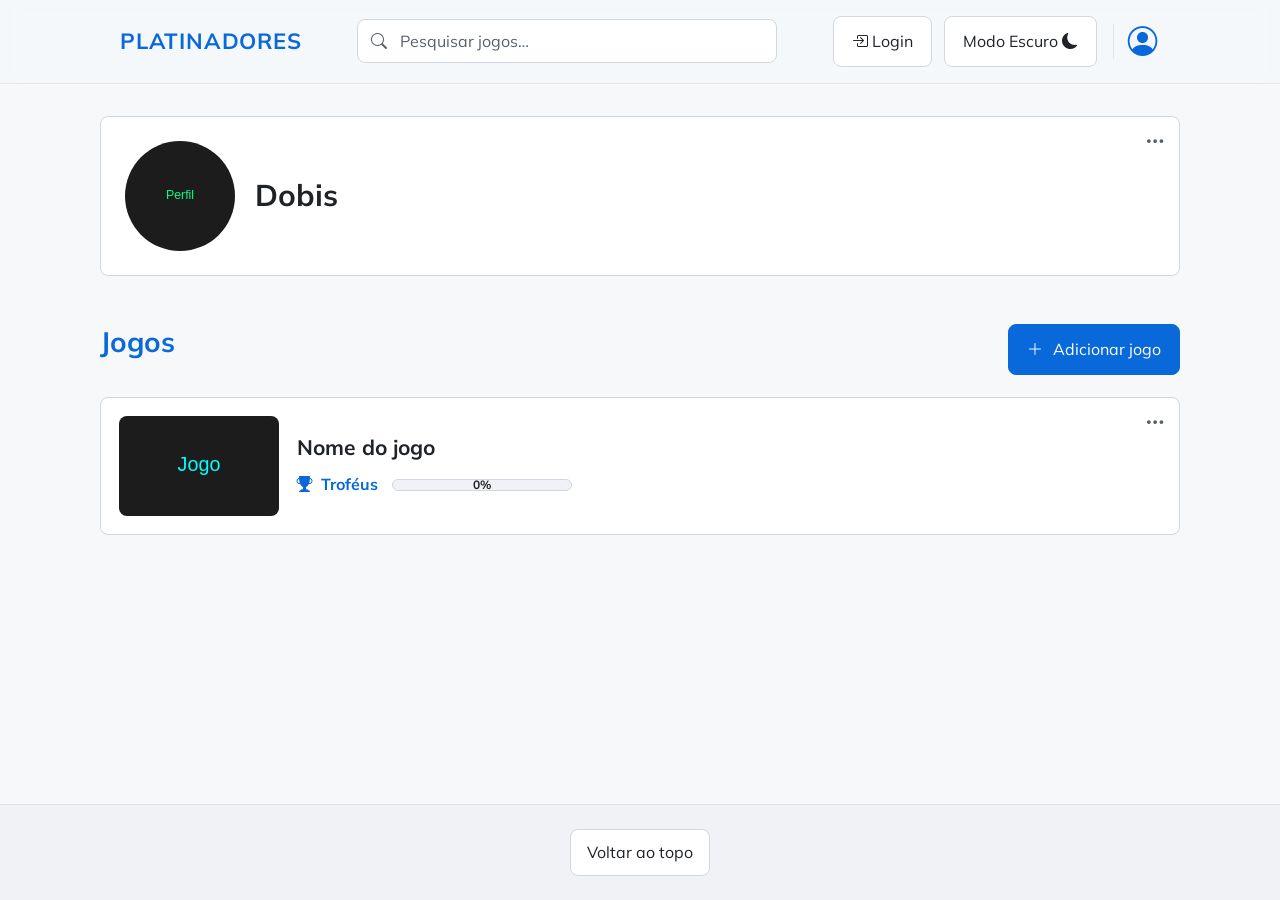
==== commit 90556e4b: "refactor(js): modularizar app por domínio (perfil, jogos, trofeus, tema, conta) Substitui script.js " ====
--- a/index.html
+++ b/index.html
@@ -17,7 +17,7 @@
       document.documentElement.classList.remove("semJs");
     </script>
     <script defer src="js/authLocal.js"></script>
-    <script defer src="script.js"></script>
+    <script type="module" src="js/main.js"></script>
   </head>
   <body>
     <div id="topo"></div>
